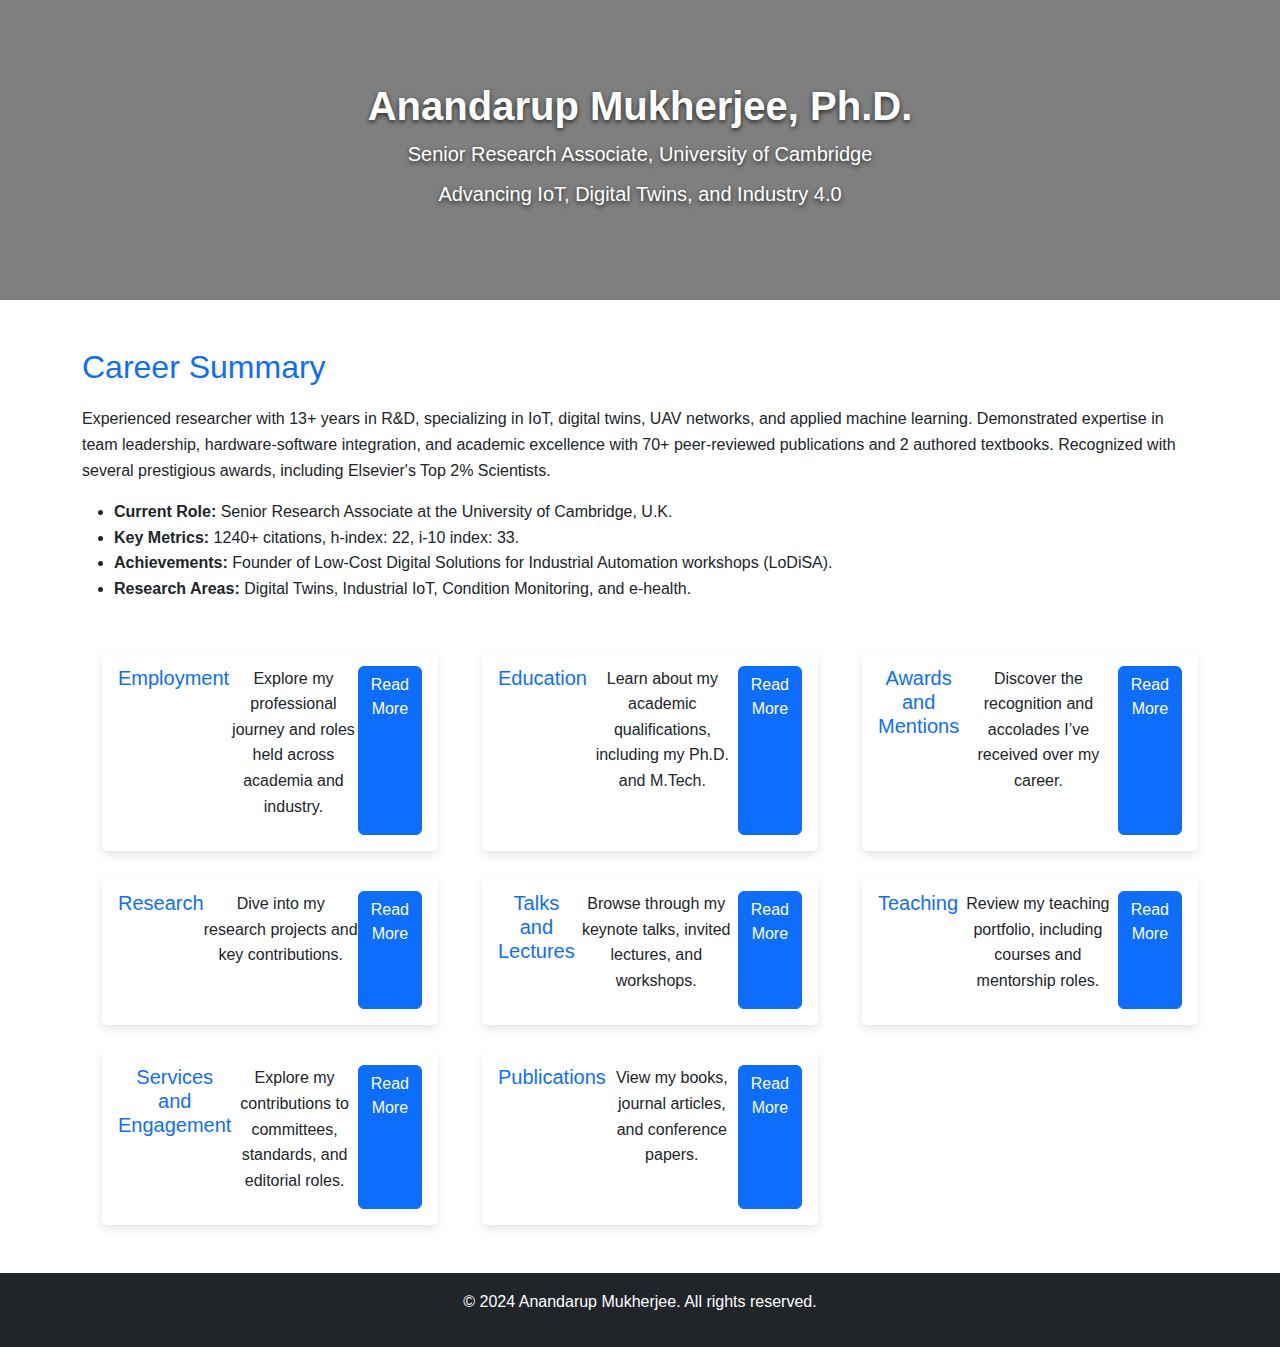
==== index.html @ 121df2f0 "Add files via upload" ====
<!DOCTYPE html>
<html lang="en">
<head>
  <meta charset="UTF-8">
  <meta name="viewport" content="width=device-width, initial-scale=1.0">
  <meta name="description" content="Anandarup Mukherjee - Academic CV">
  <title>Anandarup Mukherjee - Academic CV</title>
  <!-- Bootstrap CSS -->
  <link rel="stylesheet" href="https://cdn.jsdelivr.net/npm/bootstrap@5.3.0/dist/css/bootstrap.min.css">
  <link rel="stylesheet" href="styles.css">
</head>
<body>
<!--
  <header class="bg-primary text-white text-center py-5">
    <h1>Anandarup Mukherjee, Ph.D.</h1>
    <p>Senior Research Associate, University of Cambridge</p>
    <p>Advancing IoT, Digital Twins, and Industry 4.0</p>
  </header>
-->
    
<header class="video-header text-white text-center py-5">
  <video autoplay muted loop class="background-video">
    <source src="animations/bg.mp4" type="video/mp4">
    Your browser does not support the video tag.
  </video>
  <div class="overlay"></div>
  <div class="header-content">
    <h1>Anandarup Mukherjee, Ph.D.</h1>
    <p>Senior Research Associate, University of Cambridge</p>
    <p>Advancing IoT, Digital Twins, and Industry 4.0</p>
  </div>
</header>
    

  <main class="container my-5">
    <!-- Career Summary Section -->
    <section id="career-summary" class="mb-5">
      <h2 class="text-primary">Career Summary</h2>
      <p>
        Experienced researcher with 13+ years in R&D, specializing in IoT, digital twins, UAV networks, and applied machine learning. 
        Demonstrated expertise in team leadership, hardware-software integration, and academic excellence with 70+ peer-reviewed 
        publications and 2 authored textbooks. Recognized with several prestigious awards, including Elsevier's Top 2% Scientists.
      </p>
      <ul>
        <li><strong>Current Role:</strong> Senior Research Associate at the University of Cambridge, U.K.</li>
        <li><strong>Key Metrics:</strong> 1240+ citations, h-index: 22, i-10 index: 33.</li>
        <li><strong>Achievements:</strong> Founder of Low-Cost Digital Solutions for Industrial Automation workshops (LoDiSA).</li>
        <li><strong>Research Areas:</strong> Digital Twins, Industrial IoT, Condition Monitoring, and e-health.</li>
      </ul>
    </section>

    <!-- Section Cards -->
    <div class="row row-cols-1 row-cols-md-2 row-cols-lg-3 g-4">
      <!-- Employment Card -->
      <div class="col">
        <div class="card h-100">
          <div class="card-body text-center">
            <h5 class="card-title text-primary">Employment</h5>
            <p class="card-text">Explore my professional journey and roles held across academia and industry.</p>
            <a href="employment.html" class="btn btn-primary">Read More</a>
          </div>
        </div>
      </div>

      <!-- Education Card -->
      <div class="col">
        <div class="card h-100">
          <div class="card-body text-center">
            <h5 class="card-title text-primary">Education</h5>
            <p class="card-text">Learn about my academic qualifications, including my Ph.D. and M.Tech.</p>
            <a href="education.html" class="btn btn-primary">Read More</a>
          </div>
        </div>
      </div>

      <!-- Awards and Mentions Card -->
      <div class="col">
        <div class="card h-100">
          <div class="card-body text-center">
            <h5 class="card-title text-primary">Awards and Mentions</h5>
            <p class="card-text">Discover the recognition and accolades I’ve received over my career.</p>
            <a href="awards.html" class="btn btn-primary">Read More</a>
          </div>
        </div>
      </div>

      <!-- Research Card -->
      <div class="col">
        <div class="card h-100">
          <div class="card-body text-center">
            <h5 class="card-title text-primary">Research</h5>
            <p class="card-text">Dive into my research projects and key contributions.</p>
            <a href="research.html" class="btn btn-primary">Read More</a>
          </div>
        </div>
      </div>

      <!-- Talks and Lectures Card -->
      <div class="col">
        <div class="card h-100">
          <div class="card-body text-center">
            <h5 class="card-title text-primary">Talks and Lectures</h5>
            <p class="card-text">Browse through my keynote talks, invited lectures, and workshops.</p>
            <a href="talks.html" class="btn btn-primary">Read More</a>
          </div>
        </div>
      </div>

      <!-- Teaching Card -->
      <div class="col">
        <div class="card h-100">
          <div class="card-body text-center">
            <h5 class="card-title text-primary">Teaching</h5>
            <p class="card-text">Review my teaching portfolio, including courses and mentorship roles.</p>
            <a href="teaching.html" class="btn btn-primary">Read More</a>
          </div>
        </div>
      </div>

      <!-- Services and Engagement Card -->
      <div class="col">
        <div class="card h-100">
          <div class="card-body text-center">
            <h5 class="card-title text-primary">Services and Engagement</h5>
            <p class="card-text">Explore my contributions to committees, standards, and editorial roles.</p>
            <a href="services.html" class="btn btn-primary">Read More</a>
          </div>
        </div>
      </div>

      <!-- Publications Card -->
      <div class="col">
        <div class="card h-100">
          <div class="card-body text-center">
            <h5 class="card-title text-primary">Publications</h5>
            <p class="card-text">View my books, journal articles, and conference papers.</p>
            <a href="publications.html" class="btn btn-primary">Read More</a>
          </div>
        </div>
      </div>
    </div>
  </main>

  <footer class="bg-dark text-white text-center py-3">
    <p>&copy; 2024 Anandarup Mukherjee. All rights reserved.</p>
  </footer>

  <!-- Bootstrap JS -->
  <script src="https://cdn.jsdelivr.net/npm/bootstrap@5.3.0/dist/js/bootstrap.bundle.min.js"></script>
</body>
</html>
---- styles.css ----
body {
  font-family: Arial, sans-serif;
  line-height: 1.6;
}

h2 {
  margin-bottom: 20px;
}

.card {
  box-shadow: 0 4px 8px rgba(0, 0, 0, 0.1);
  border: none;
  transition: transform 0.3s ease;
}

.card:hover {
  transform: translateY(-10px);
}

footer {
  margin-top: 20px;
}

.timeline {
  border-left: 3px solid #007bff;
  padding-left: 20px;
  margin-top: 20px;
}

.timeline-item {
  margin-bottom: 20px;
  position: relative;
}

.timeline-item::before {
  content: '';
  position: absolute;
  left: -10px;
  top: 0;
  width: 10px;
  height: 10px;
  background-color: #007bff;
  border-radius: 50%;
}

.card {
  border: none;
  box-shadow: 0 4px 8px rgba(0, 0, 0, 0.1);
  transition: transform 0.3s ease, box-shadow 0.3s ease;
}

.card:hover {
  transform: translateY(-5px);
  box-shadow: 0 6px 12px rgba(0, 0, 0, 0.15);
}

.card-title {
  font-size: 1.25rem;
}

.timeline {
  position: relative;
  border-left: 3px solid #007bff;
  margin: 20px 0;
  padding-left: 20px;
}

.timeline-item {
  margin-bottom: 30px;
  position: relative;
}

.timeline-item::before {
  content: '';
  position: absolute;
  left: -11px;
  top: 0;
  width: 20px;
  height: 20px;
  background-color: #007bff;
  border-radius: 50%;
}

.card {
  margin-left: 20px;
}

@media (max-width: 768px) {
  .timeline {
    border-left: none;
    padding-left: 0;
  }

  .timeline-item {
    margin-left: 0;
  }

  .timeline-item::before {
    display: none;
  }

  .card {
    margin: 0;
  }
}



.video-header {
  position: relative;
  overflow: hidden;
  height: 300px; /* Adjust as needed */
  display: flex;
  align-items: center;
  justify-content: center;
  color: white;
  text-align: center;
}

.background-video {
  position: absolute;
  top: 0;
  left: 0;
  width: 100%;
  height: 100%;
  object-fit: cover;
  z-index: -1; /* Ensures the video stays in the background */
}

.overlay {
  position: absolute;
  top: 0;
  left: 0;
  width: 100%;
  height: 100%;
  background: rgba(0, 0, 0, 0.5); /* Semi-transparent dark overlay */
  z-index: 0;
}

.header-content {
  position: relative;
  z-index: 1;
  text-shadow: 0 2px 5px rgba(0, 0, 0, 0.7); /* Adds a subtle shadow to the text */
  padding: 1rem;
}

.header-content h1 {
  font-size: 2.5rem;
  font-weight: bold;
}

.header-content p {
  font-size: 1.25rem;
  margin: 0.5rem 0;
}



.icon {
  width: 100px;  /* Adjust icon width as needed */
  height: 100px; /* Adjust icon height as needed */
  object-fit: contain; /* Ensures images maintain their aspect ratio */
}

.card-body {
  display: flex;
}

.me-3 {
  margin-right: 1rem; /* Bootstrap spacing for icon and text */
}
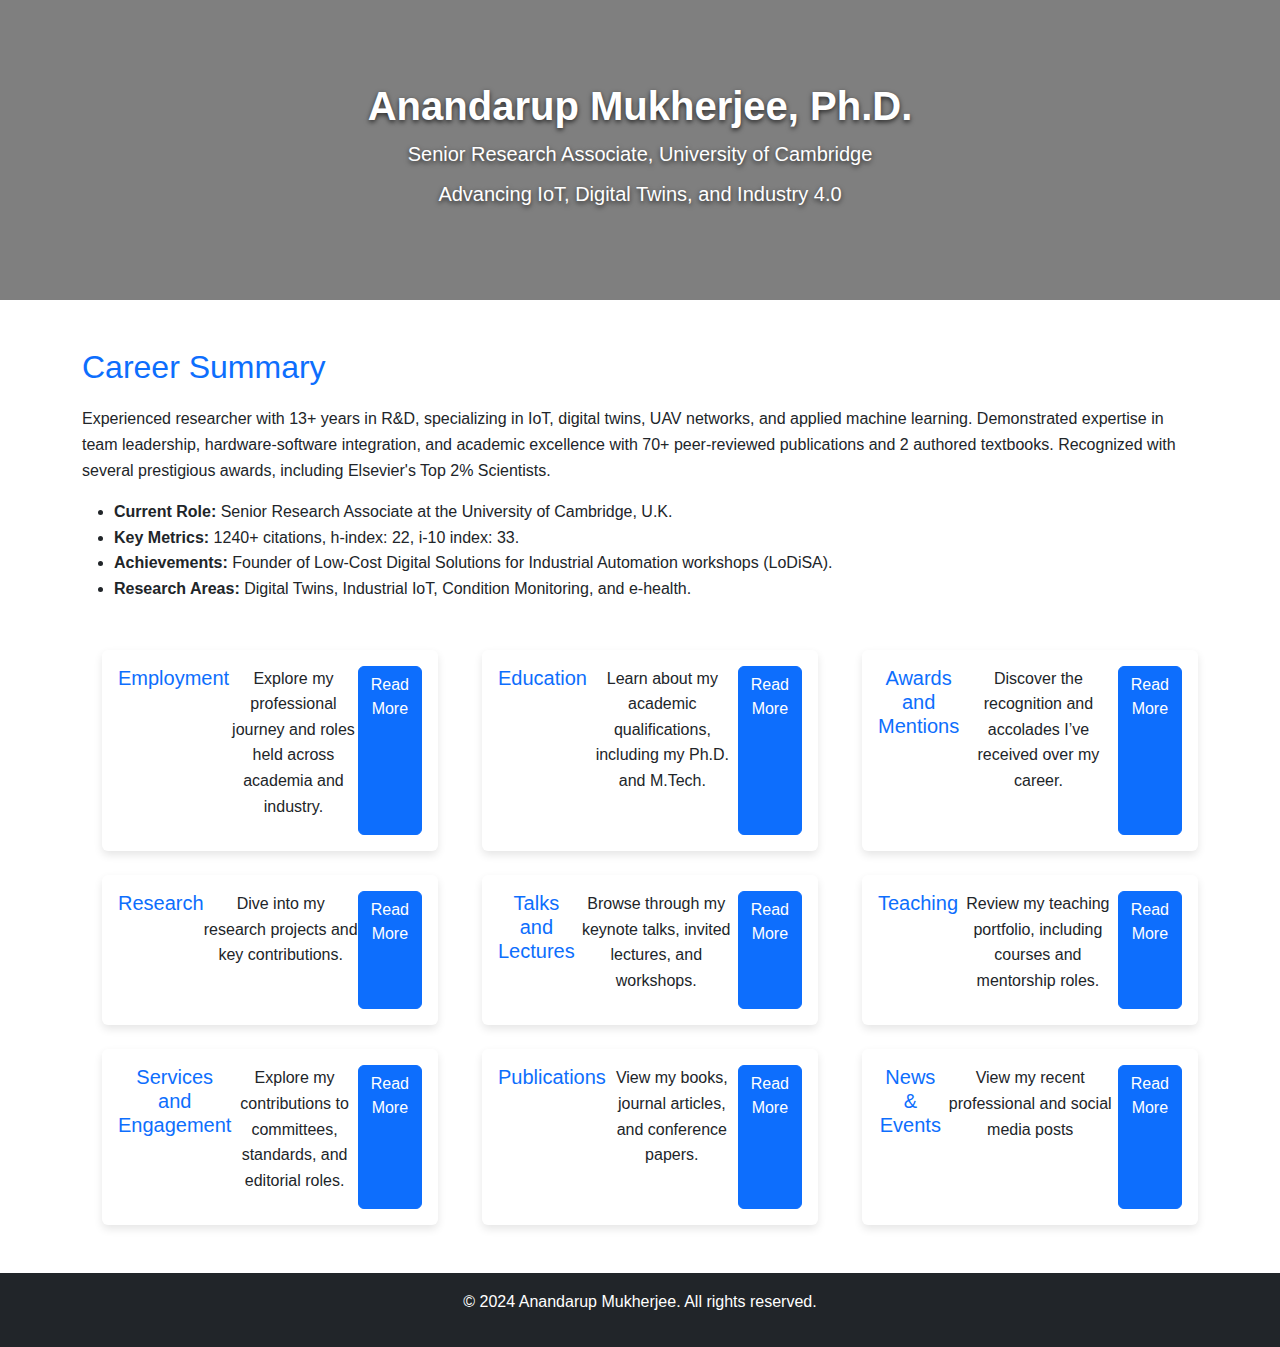
==== commit 3cc5f1bc: "social media feed" ====
--- a/index.html
+++ b/index.html
@@ -138,8 +138,22 @@
           </div>
         </div>
       </div>
-    </div>
+      
+      
+      <!-- Events Card -->
+      <div class="col">
+        <div class="card h-100">
+          <div class="card-body text-center">
+            <h5 class="card-title text-primary">News & Events</h5>
+            <p class="card-text">View my recent professional and social media posts</p>
+            <a href="events.html" class="btn btn-primary">Read More</a>
+          </div>
+        </div>
+      </div>
+      
+      </div>
   </main>
+    
 
   <footer class="bg-dark text-white text-center py-3">
     <p>&copy; 2024 Anandarup Mukherjee. All rights reserved.</p>
--- a/styles.css
+++ b/styles.css
@@ -21,6 +21,7 @@
   margin-top: 20px;
 }
 
+/*
 .timeline {
   border-left: 3px solid #007bff;
   padding-left: 20px;
@@ -42,6 +43,7 @@
   background-color: #007bff;
   border-radius: 50%;
 }
+*/
 
 .card {
   border: none;
@@ -58,6 +60,7 @@
   font-size: 1.25rem;
 }
 
+/*
 .timeline {
   position: relative;
   border-left: 3px solid #007bff;
@@ -80,6 +83,7 @@
   background-color: #007bff;
   border-radius: 50%;
 }
+*/
 
 .card {
   margin-left: 20px;
@@ -170,4 +174,109 @@
   margin-right: 1rem; /* Bootstrap spacing for icon and text */
 }
 
-
+/* Pastel Colors for Cards */
+.pastel-blue {
+  background-color: #dbeafe; /* Light pastel blue */
+}
+
+.pastel-green {
+  background-color: #defaf0; /* Light pastel green */
+}
+
+.pastel-yellow {
+  background-color: #fef9c3; /* Light pastel yellow */
+}
+
+
+
+
+/* Glassy Rectangular Button with Pastel Blue Tinge */
+.btn-read-more {
+  width: auto;
+  padding: 6px 12px;
+  background: rgba(173, 216, 230, 0.6); /* Light pastel blue with transparency */
+  border: 1px solid rgba(173, 216, 230, 0.8);
+  border-radius: 6px; /* Slightly rounded corners */
+  color: #007bff; /* Blue text */
+  font-size: 0.9rem;
+  font-weight: bold;
+  backdrop-filter: blur(5px); /* Glassy effect */
+  box-shadow: 0 2px 4px rgba(0, 0, 0, 0.1);
+  text-align: center;
+  transition: background-color 0.3s ease, box-shadow 0.3s ease;
+}
+
+.btn-read-more:hover {
+  background: rgba(173, 216, 230, 0.8); /* Darker pastel blue on hover */
+  box-shadow: 0 4px 8px rgba(0, 0, 0, 0.15);
+  color: #0056b3; /* Darker blue text on hover */
+  text-decoration: none;
+}
+
+.btn-read-more i {
+  font-size: 1rem;
+  margin-left: 5px;
+}
+
+
+
+
+
+/* Updated Timeline Styling */
+.timeline {
+  position: relative;
+  padding-left: 20px;
+  margin: 0;
+  margin-top: 20px;
+  /* Removed border-left here */
+}
+
+.timeline-item {
+  position: relative;
+  margin-bottom: 50px; /* Space between timeline items */
+}
+
+.timeline-item::before {
+  content: '';
+  position: absolute;
+  left: -10px; /* Align to the left */
+  top: 0;
+  width: 20px;
+  height: 20px;
+  background: rgba(199, 0, 57, 0.9); /* Glassy pastel red */
+  border: 3px solid #000; /* Black border */
+  box-shadow: inset 0 0 8px rgba(0, 0, 0, 0.4), 0 2px 4px rgba(0, 0, 0, 0.2); /* Glassy effect */
+  border-radius: 50%;
+  z-index: 2;
+}
+
+.timeline-item::after {
+  content: '';
+  position: absolute;
+  left: 0; /* Align the dashed line to the left */
+  top: 20px;
+  height: calc(100% + 30px);
+  width: 2px;
+  border-left: 2px dashed #000; /* Pastel blue dashed line */
+  z-index: 1;
+}
+
+
+
+.timeline-item-content {
+  margin-left: 40px; /* Offset content to the right of the line */
+  margin-top: 10px;
+  color: #ffffff;
+}
+
+/* Align Timeline Items Correctly */
+.timeline-item:last-child::after {
+  display: none; /* Remove line for the last item */
+}
+
+/* Timeline spacing */
+.timeline-item {
+  margin-bottom: 20px;
+}
+
+
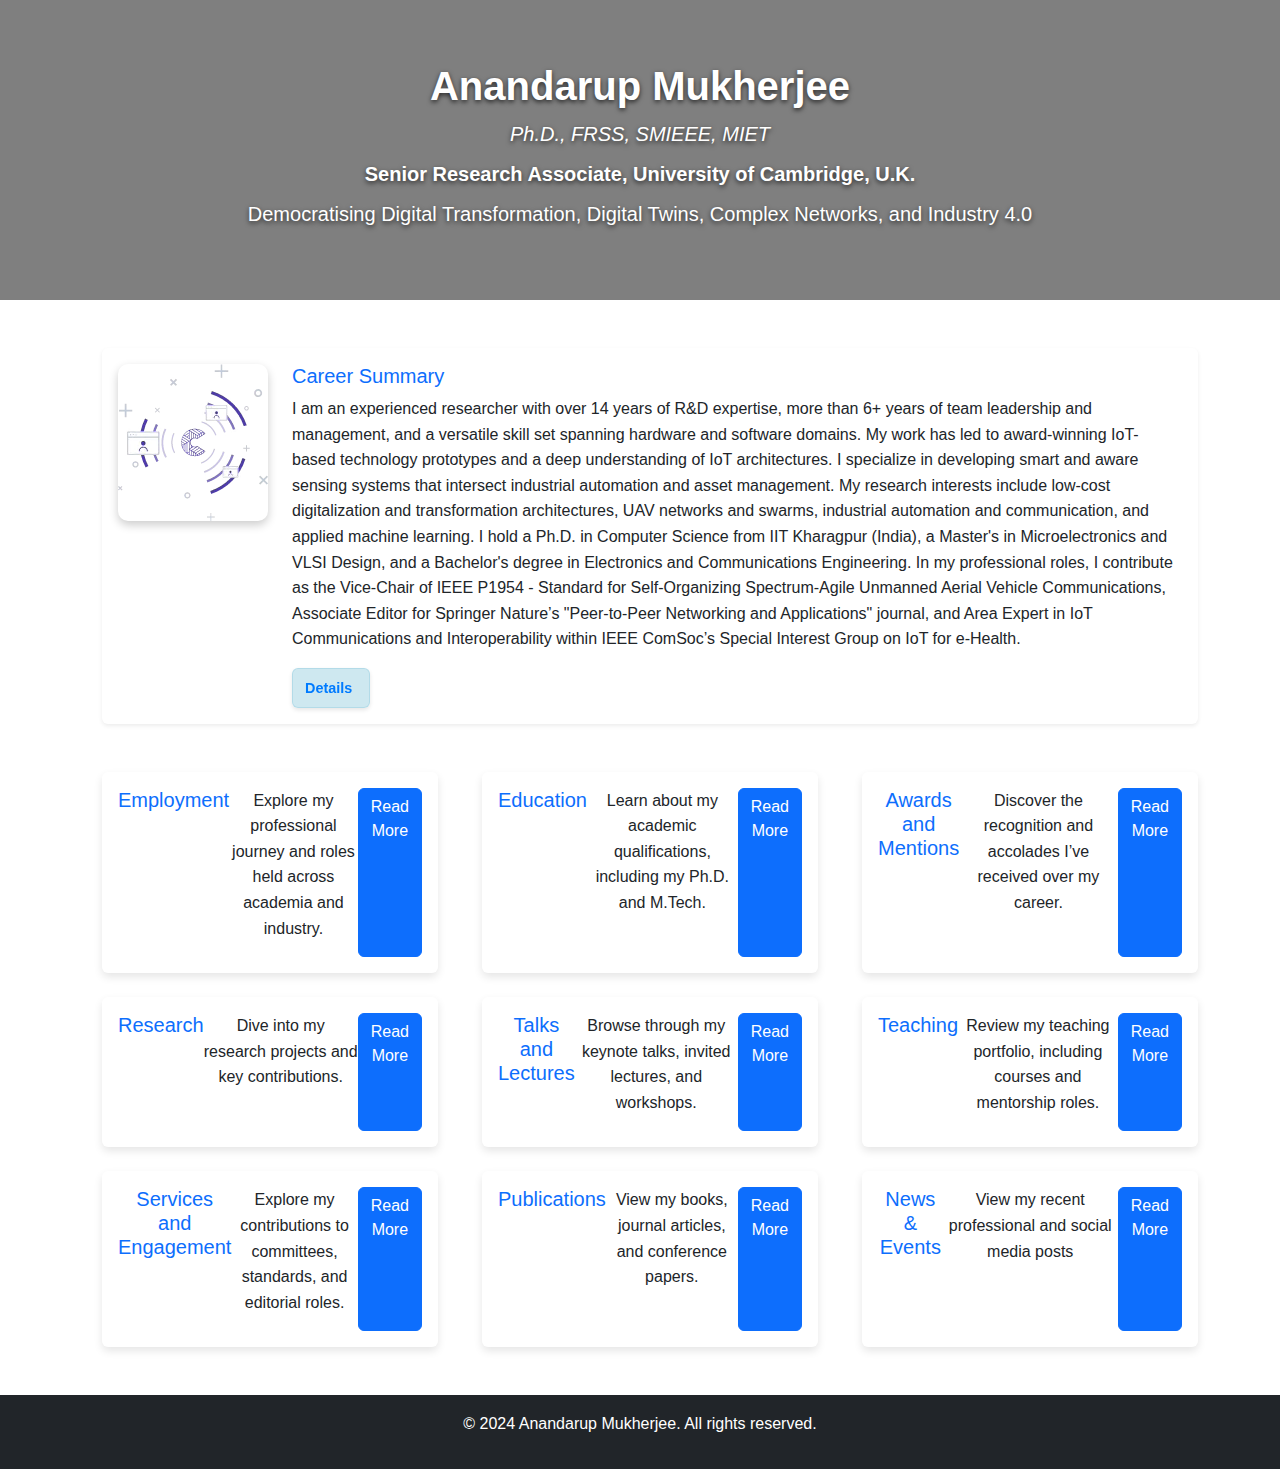
==== commit b61a7a00: "career summary" ====
--- a/index.html
+++ b/index.html
@@ -25,29 +25,59 @@
   </video>
   <div class="overlay"></div>
   <div class="header-content">
-    <h1>Anandarup Mukherjee, Ph.D.</h1>
-    <p>Senior Research Associate, University of Cambridge</p>
-    <p>Advancing IoT, Digital Twins, and Industry 4.0</p>
+    <h1>Anandarup Mukherjee</h1>
+    <p><i>Ph.D., FRSS, SMIEEE, MIET</i></p>
+    <p><b>Senior Research Associate, University of Cambridge, U.K.</b></p>
+    <p>Democratising Digital Transformation, Digital Twins, Complex Networks, and Industry 4.0</p>
   </div>
 </header>
     
 
-  <main class="container my-5">
-    <!-- Career Summary Section -->
-    <section id="career-summary" class="mb-5">
-      <h2 class="text-primary">Career Summary</h2>
-      <p>
-        Experienced researcher with 13+ years in R&D, specializing in IoT, digital twins, UAV networks, and applied machine learning. 
-        Demonstrated expertise in team leadership, hardware-software integration, and academic excellence with 70+ peer-reviewed 
-        publications and 2 authored textbooks. Recognized with several prestigious awards, including Elsevier's Top 2% Scientists.
-      </p>
-      <ul>
-        <li><strong>Current Role:</strong> Senior Research Associate at the University of Cambridge, U.K.</li>
-        <li><strong>Key Metrics:</strong> 1240+ citations, h-index: 22, i-10 index: 33.</li>
-        <li><strong>Achievements:</strong> Founder of Low-Cost Digital Solutions for Industrial Automation workshops (LoDiSA).</li>
-        <li><strong>Research Areas:</strong> Digital Twins, Industrial IoT, Condition Monitoring, and e-health.</li>
-      </ul>
-    </section>
+<main class="container my-5">
+  <!-- Career Summary Section -->
+  <section id="career-summary" class="mb-5">
+    <div class="card shadow-sm position-relative">
+      <div class="card-body d-flex align-items-start">
+        <!-- Video Section -->
+        <video autoplay loop muted playsinline class="video-left me-4">
+          <source src="logos/MainScene.webm" type="video/webm">
+          Your browser does not support the video tag.
+        </video>
+
+        <!-- Text Section -->
+        <div>
+          <h5 class="card-title text-primary">Career Summary</h5>
+          <p>
+            I am an experienced researcher with over 14 years of R&D expertise, more than 6+ years of team leadership and management, and a versatile skill set spanning hardware and software domains. My work has led to award-winning IoT-based technology prototypes and a deep understanding of IoT architectures. I specialize in developing smart and aware sensing systems that intersect industrial automation and asset management. My research interests include low-cost digitalization and transformation architectures, UAV networks and swarms, industrial automation and communication, and applied machine learning.
+
+           I hold a Ph.D. in Computer Science from IIT Kharagpur (India), a Master's in Microelectronics and VLSI Design, and a Bachelor's degree in Electronics and Communications Engineering.
+
+            In my professional roles, I contribute as the Vice-Chair of IEEE P1954 - Standard for Self-Organizing Spectrum-Agile Unmanned Aerial Vehicle Communications, Associate Editor for Springer Nature’s "Peer-to-Peer Networking and Applications" journal, and Area Expert in IoT Communications and Interoperability within IEEE ComSoc’s Special Interest Group on IoT for e-Health. 
+          </p>
+
+          <div class="d-flex justify-content-start align-items-center">
+            <button class="btn-read-more me-auto" type="button" data-bs-toggle="collapse" 
+                    data-bs-target="#details-career-summary" aria-expanded="false" aria-controls="details-career-summary">
+              <span>Details</span>
+              <i class="fa-solid fa-chevron-down"></i>
+            </button>
+          </div>
+
+          <div class="collapse mt-3" id="details-career-summary">
+            <div class="p-3 border rounded bg-light">
+              <ul>
+                <li><strong>Current Role:</strong> Senior Research Associate, Institute for Manufacturing (IfM), Department of Engineering, University of Cambridge, U.K.</li>
+                <li><strong>Key Metrics:</strong> 1300+ citations, h-index: 22, i-10 index: 33.</li>
+                <li><strong>Achievements:</strong> Founding Organizing Chair of Low-Cost Digital Solutions for Industrial Automation (LoDiSA 23 & 24) workshops - a pioneering global scientific forum for formalizing research on low-cost technologies.</li>
+                <li><strong>Research Areas:</strong> Digital Twins, Complex Networks and Systems, Interoperability, Industrial IoT, Condition Monitoring, Prognostics, e-health, UAV Networks, Low-cost Sensing, Machine Learning</li>
+              </ul>
+            </div>
+          </div>
+        </div>
+      </div>
+    </div>
+  </section>
+
 
     <!-- Section Cards -->
     <div class="row row-cols-1 row-cols-md-2 row-cols-lg-3 g-4">
--- a/styles.css
+++ b/styles.css
@@ -21,29 +21,7 @@
   margin-top: 20px;
 }
 
-/*
-.timeline {
-  border-left: 3px solid #007bff;
-  padding-left: 20px;
-  margin-top: 20px;
-}
-
-.timeline-item {
-  margin-bottom: 20px;
-  position: relative;
-}
-
-.timeline-item::before {
-  content: '';
-  position: absolute;
-  left: -10px;
-  top: 0;
-  width: 10px;
-  height: 10px;
-  background-color: #007bff;
-  border-radius: 50%;
-}
-*/
+
 
 .card {
   border: none;
@@ -60,30 +38,7 @@
   font-size: 1.25rem;
 }
 
-/*
-.timeline {
-  position: relative;
-  border-left: 3px solid #007bff;
-  margin: 20px 0;
-  padding-left: 20px;
-}
-
-.timeline-item {
-  margin-bottom: 30px;
-  position: relative;
-}
-
-.timeline-item::before {
-  content: '';
-  position: absolute;
-  left: -11px;
-  top: 0;
-  width: 20px;
-  height: 20px;
-  background-color: #007bff;
-  border-radius: 50%;
-}
-*/
+
 
 .card {
   margin-left: 20px;
@@ -130,6 +85,7 @@
   object-fit: cover;
   z-index: -1; /* Ensures the video stays in the background */
 }
+
 
 .overlay {
   position: absolute;
@@ -280,3 +236,11 @@
 }
 
 
+/* Video Styling */
+.video-left {
+  width: 200px; /* Adjust to desired size */
+  height: auto;
+  border-radius: 10px; /* Optional: rounded corners */
+  box-shadow: 0 4px 10px rgba(0, 0, 0, 0.2); /* Optional: shadow for aesthetics */
+  object-fit: cover; /* Ensure proper scaling */
+}
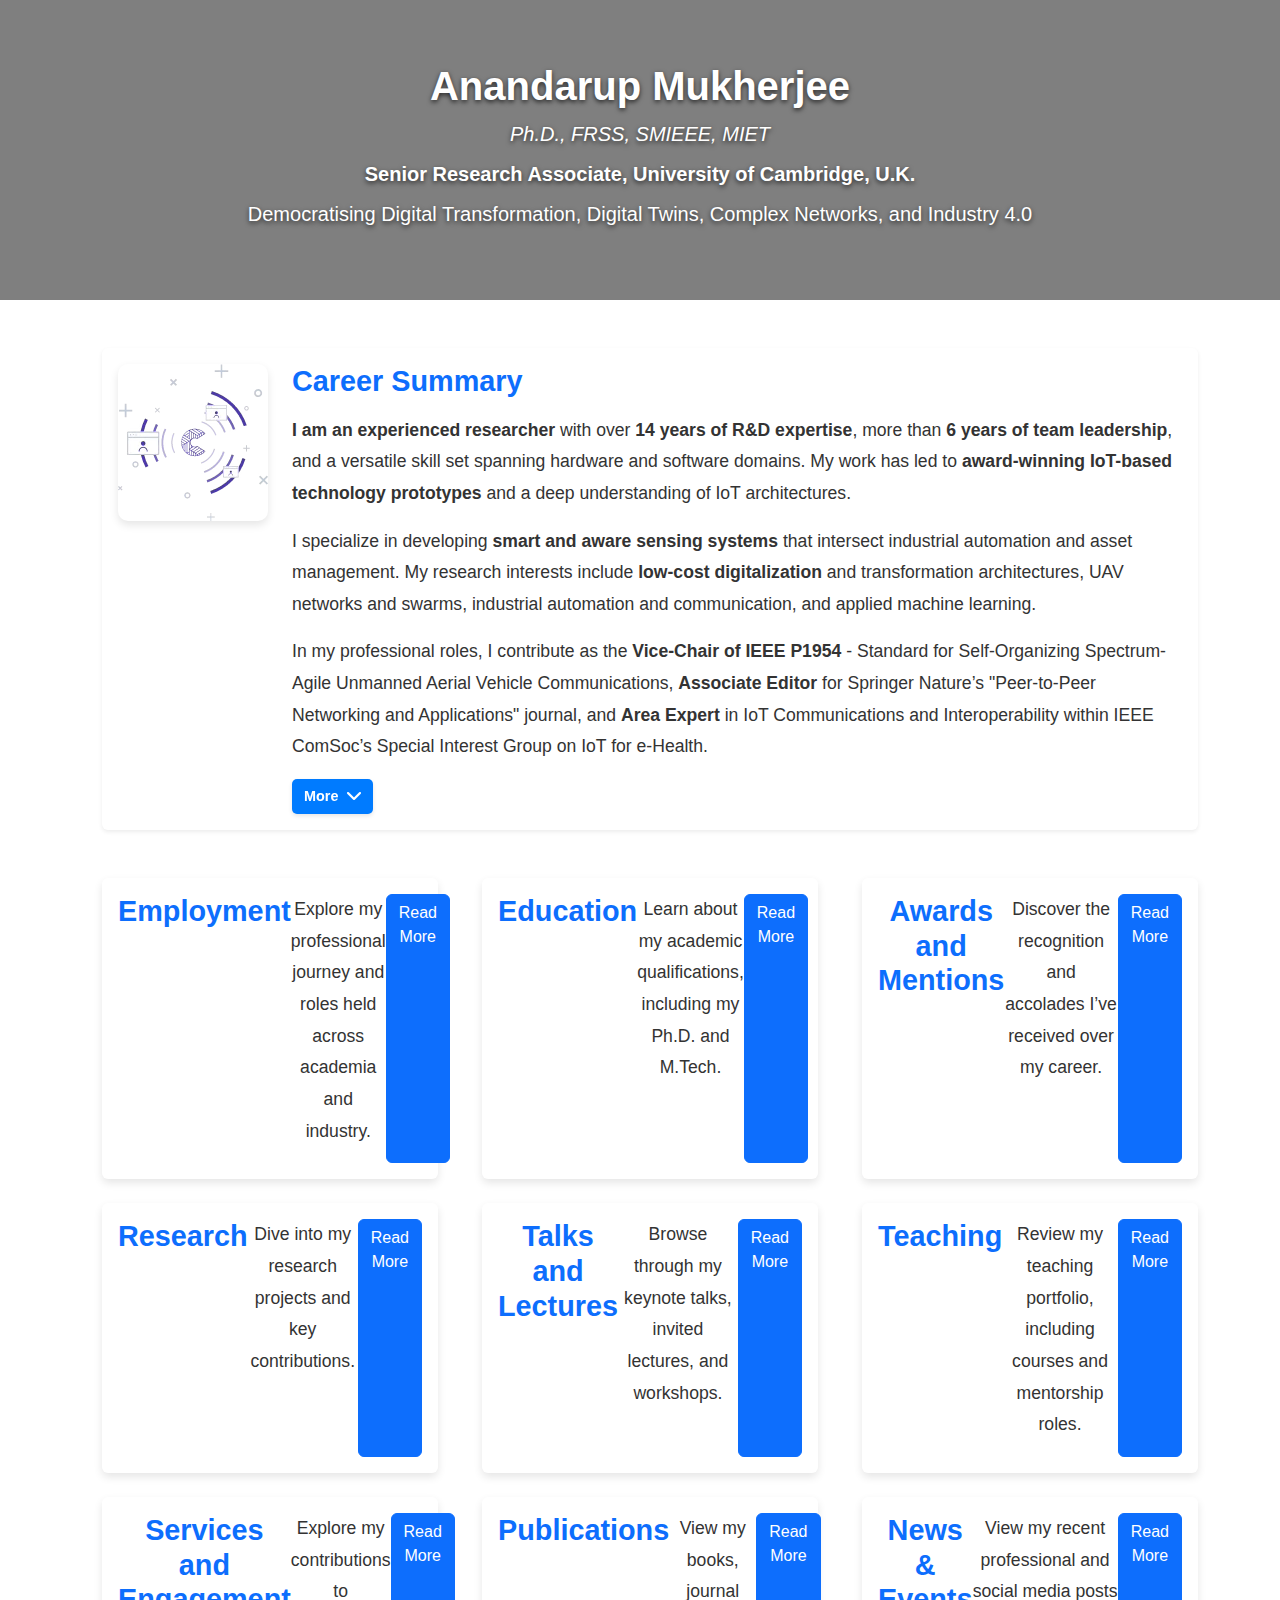
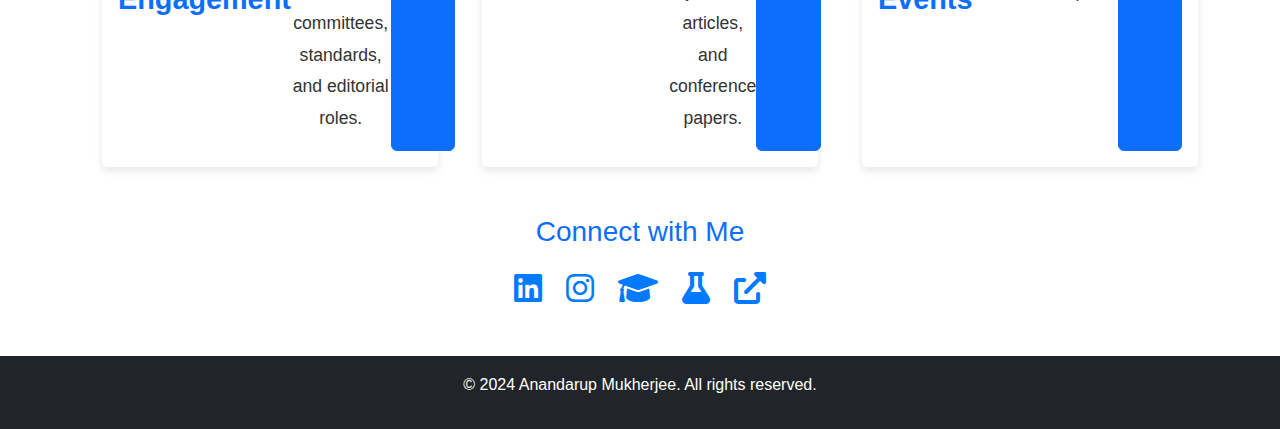
==== commit 1192dfb2: "new pages" ====
--- a/index.html
+++ b/index.html
@@ -7,6 +7,7 @@
   <title>Anandarup Mukherjee - Academic CV</title>
   <!-- Bootstrap CSS -->
   <link rel="stylesheet" href="https://cdn.jsdelivr.net/npm/bootstrap@5.3.0/dist/css/bootstrap.min.css">
+  <link href="https://cdnjs.cloudflare.com/ajax/libs/font-awesome/6.0.0-beta3/css/all.min.css" rel="stylesheet">
   <link rel="stylesheet" href="styles.css">
 </head>
 <body>
@@ -35,48 +36,51 @@
 
 <main class="container my-5">
   <!-- Career Summary Section -->
-  <section id="career-summary" class="mb-5">
-    <div class="card shadow-sm position-relative">
-      <div class="card-body d-flex align-items-start">
-        <!-- Video Section -->
-        <video autoplay loop muted playsinline class="video-left me-4">
-          <source src="logos/MainScene.webm" type="video/webm">
-          Your browser does not support the video tag.
-        </video>
-
-        <!-- Text Section -->
-        <div>
-          <h5 class="card-title text-primary">Career Summary</h5>
-          <p>
-            I am an experienced researcher with over 14 years of R&D expertise, more than 6+ years of team leadership and management, and a versatile skill set spanning hardware and software domains. My work has led to award-winning IoT-based technology prototypes and a deep understanding of IoT architectures. I specialize in developing smart and aware sensing systems that intersect industrial automation and asset management. My research interests include low-cost digitalization and transformation architectures, UAV networks and swarms, industrial automation and communication, and applied machine learning.
-
-           I hold a Ph.D. in Computer Science from IIT Kharagpur (India), a Master's in Microelectronics and VLSI Design, and a Bachelor's degree in Electronics and Communications Engineering.
-
-            In my professional roles, I contribute as the Vice-Chair of IEEE P1954 - Standard for Self-Organizing Spectrum-Agile Unmanned Aerial Vehicle Communications, Associate Editor for Springer Nature’s "Peer-to-Peer Networking and Applications" journal, and Area Expert in IoT Communications and Interoperability within IEEE ComSoc’s Special Interest Group on IoT for e-Health. 
-          </p>
-
-          <div class="d-flex justify-content-start align-items-center">
-            <button class="btn-read-more me-auto" type="button" data-bs-toggle="collapse" 
-                    data-bs-target="#details-career-summary" aria-expanded="false" aria-controls="details-career-summary">
-              <span>Details</span>
-              <i class="fa-solid fa-chevron-down"></i>
-            </button>
-          </div>
-
-          <div class="collapse mt-3" id="details-career-summary">
-            <div class="p-3 border rounded bg-light">
-              <ul>
-                <li><strong>Current Role:</strong> Senior Research Associate, Institute for Manufacturing (IfM), Department of Engineering, University of Cambridge, U.K.</li>
-                <li><strong>Key Metrics:</strong> 1300+ citations, h-index: 22, i-10 index: 33.</li>
-                <li><strong>Achievements:</strong> Founding Organizing Chair of Low-Cost Digital Solutions for Industrial Automation (LoDiSA 23 & 24) workshops - a pioneering global scientific forum for formalizing research on low-cost technologies.</li>
-                <li><strong>Research Areas:</strong> Digital Twins, Complex Networks and Systems, Interoperability, Industrial IoT, Condition Monitoring, Prognostics, e-health, UAV Networks, Low-cost Sensing, Machine Learning</li>
-              </ul>
-            </div>
+<section id="career-summary" class="mb-5">
+  <div class="card shadow-sm position-relative">
+    <div class="card-body d-flex align-items-start">
+      <!-- Video Section -->
+      <video autoplay loop muted playsinline class="video-left me-4">
+        <source src="logos/MainScene.webm" type="video/webm">
+        Your browser does not support the video tag.
+      </video>
+
+      <!-- Text Section -->
+      <div>
+        <h5 class="card-title text-primary mb-3">Career Summary</h5>
+        <p class="mb-3">
+          <strong>I am an experienced researcher</strong> with over <strong>14 years of R&D expertise</strong>, more than <strong>6 years of team leadership</strong>, and a versatile skill set spanning hardware and software domains. My work has led to <strong>award-winning IoT-based technology prototypes</strong> and a deep understanding of IoT architectures.
+        </p>
+        <p class="mb-3">
+          I specialize in developing <strong>smart and aware sensing systems</strong> that intersect industrial automation and asset management. My research interests include <strong>low-cost digitalization</strong> and transformation architectures, UAV networks and swarms, industrial automation and communication, and applied machine learning.
+        </p>
+        <p class="mb-3">
+          In my professional roles, I contribute as the <strong>Vice-Chair of IEEE P1954</strong> - Standard for Self-Organizing Spectrum-Agile Unmanned Aerial Vehicle Communications, <strong>Associate Editor</strong> for Springer Nature’s "Peer-to-Peer Networking and Applications" journal, and <strong>Area Expert</strong> in IoT Communications and Interoperability within IEEE ComSoc’s Special Interest Group on IoT for e-Health.
+        </p>
+
+        <div class="d-flex justify-content-start align-items-center mt-3">
+          <button class="btn-read-more me-auto" type="button" data-bs-toggle="collapse" 
+                  data-bs-target="#details-career-summary" aria-expanded="false" aria-controls="details-career-summary">
+            <span>More</span>
+            <i class="fa-solid fa-chevron-down"></i>
+          </button>
+        </div>
+
+        <div class="collapse mt-3" id="details-career-summary">
+          <div class="p-3 border rounded bg-light">
+            <ul>
+              <li><strong>Current Role:</strong> Senior Research Associate, Institute for Manufacturing (IfM), Department of Engineering, University of Cambridge, U.K.</li>
+              <li><strong>Key Metrics:</strong> 1300+ citations, h-index: 22, i-10 index: 33.</li>
+              <li><strong>Achievements:</strong> Founding Organizing Chair of Low-Cost Digital Solutions for Industrial Automation (LoDiSA 23 & 24) workshops - a pioneering global scientific forum for formalizing research on low-cost technologies.</li>
+              <li><strong>Research Areas:</strong> Digital Twins, Complex Networks and Systems, Interoperability, Industrial IoT, Condition Monitoring, Prognostics, e-health, UAV Networks, Low-cost Sensing, Machine Learning.</li>
+            </ul>
           </div>
         </div>
       </div>
     </div>
-  </section>
+  </div>
+</section>
+
 
 
     <!-- Section Cards -->
@@ -182,6 +186,40 @@
       </div>
       
       </div>
+    
+    
+    <section id="social-media-connect" class="text-center my-5">
+      <h3 class="text-primary mb-4">Connect with Me</h3>
+      <div class="d-flex justify-content-center gap-4">
+        <!-- LinkedIn -->
+        <a href="https://www.linkedin.com/in/anandarupmukherjee/" target="_blank" class="social-link">
+          <i class="fab fa-linkedin fa-2x"></i>
+        </a>
+
+        <!-- Instagram -->
+        <a href="https://www.instagram.com/anandarup_m/" target="_blank" class="social-link">
+          <i class="fab fa-instagram fa-2x"></i>
+        </a>
+
+        <!-- Google Scholar -->
+        <a href="https://scholar.google.co.in/citations?user=M4lwDqYAAAAJ&hl=en" target="_blank" class="social-link">
+          <i class="fas fa-graduation-cap fa-2x"></i>
+        </a>
+
+        <!-- ResearchGate -->
+        <a href="https://www.researchgate.net/profile/Anandarup-Mukherjee" target="_blank" class="social-link">
+          <i class="fas fa-flask fa-2x"></i>
+        </a>
+
+        <!-- External Website -->
+        <a href="https://www.eng.cam.ac.uk/profiles/am2910" target="_blank" class="social-link">
+          <i class="fas fa-external-link-alt fa-2x"></i>
+        </a>
+      </div>
+    </section>
+
+    
+    
   </main>
     
 
--- a/styles.css
+++ b/styles.css
@@ -238,9 +238,58 @@
 
 /* Video Styling */
 .video-left {
-  width: 200px; /* Adjust to desired size */
+  width: 150px; /* Fixed size for alignment */
   height: auto;
-  border-radius: 10px; /* Optional: rounded corners */
-  box-shadow: 0 4px 10px rgba(0, 0, 0, 0.2); /* Optional: shadow for aesthetics */
-  object-fit: cover; /* Ensure proper scaling */
-}
+  border-radius: 10px;
+  box-shadow: 0 4px 8px rgba(0, 0, 0, 0.1);
+  object-fit: cover;
+}
+
+/* Typography */
+.card-title {
+  font-size: 1.8rem;
+  font-weight: bold;
+}
+
+.card-body p {
+  font-size: 1.1rem;
+  line-height: 1.8;
+  color: #333;
+}
+
+.card-body ul li {
+  font-size: 1rem;
+  margin-bottom: 10px;
+}
+
+/* Button Styling */
+.btn-read-more {
+  background-color: #007bff;
+  color: #fff;
+  border: none;
+  border-radius: 5px;
+  padding: 6px 12px;
+  font-size: 0.9rem;
+  transition: background-color 0.3s ease, transform 0.2s ease;
+}
+
+.btn-read-more:hover {
+  background-color: #0056b3;
+  transform: scale(1.05);
+}
+
+
+.social-link {
+  color: #007bff; /* Default color */
+  transition: color 0.3s ease, transform 0.2s ease;
+}
+
+.social-link:hover {
+  color: #0056b3; /* Hover color */
+  transform: scale(1.1); /* Slight zoom effect */
+}
+
+.social-link i {
+  font-size: 2rem; /* Icon size */
+}
+
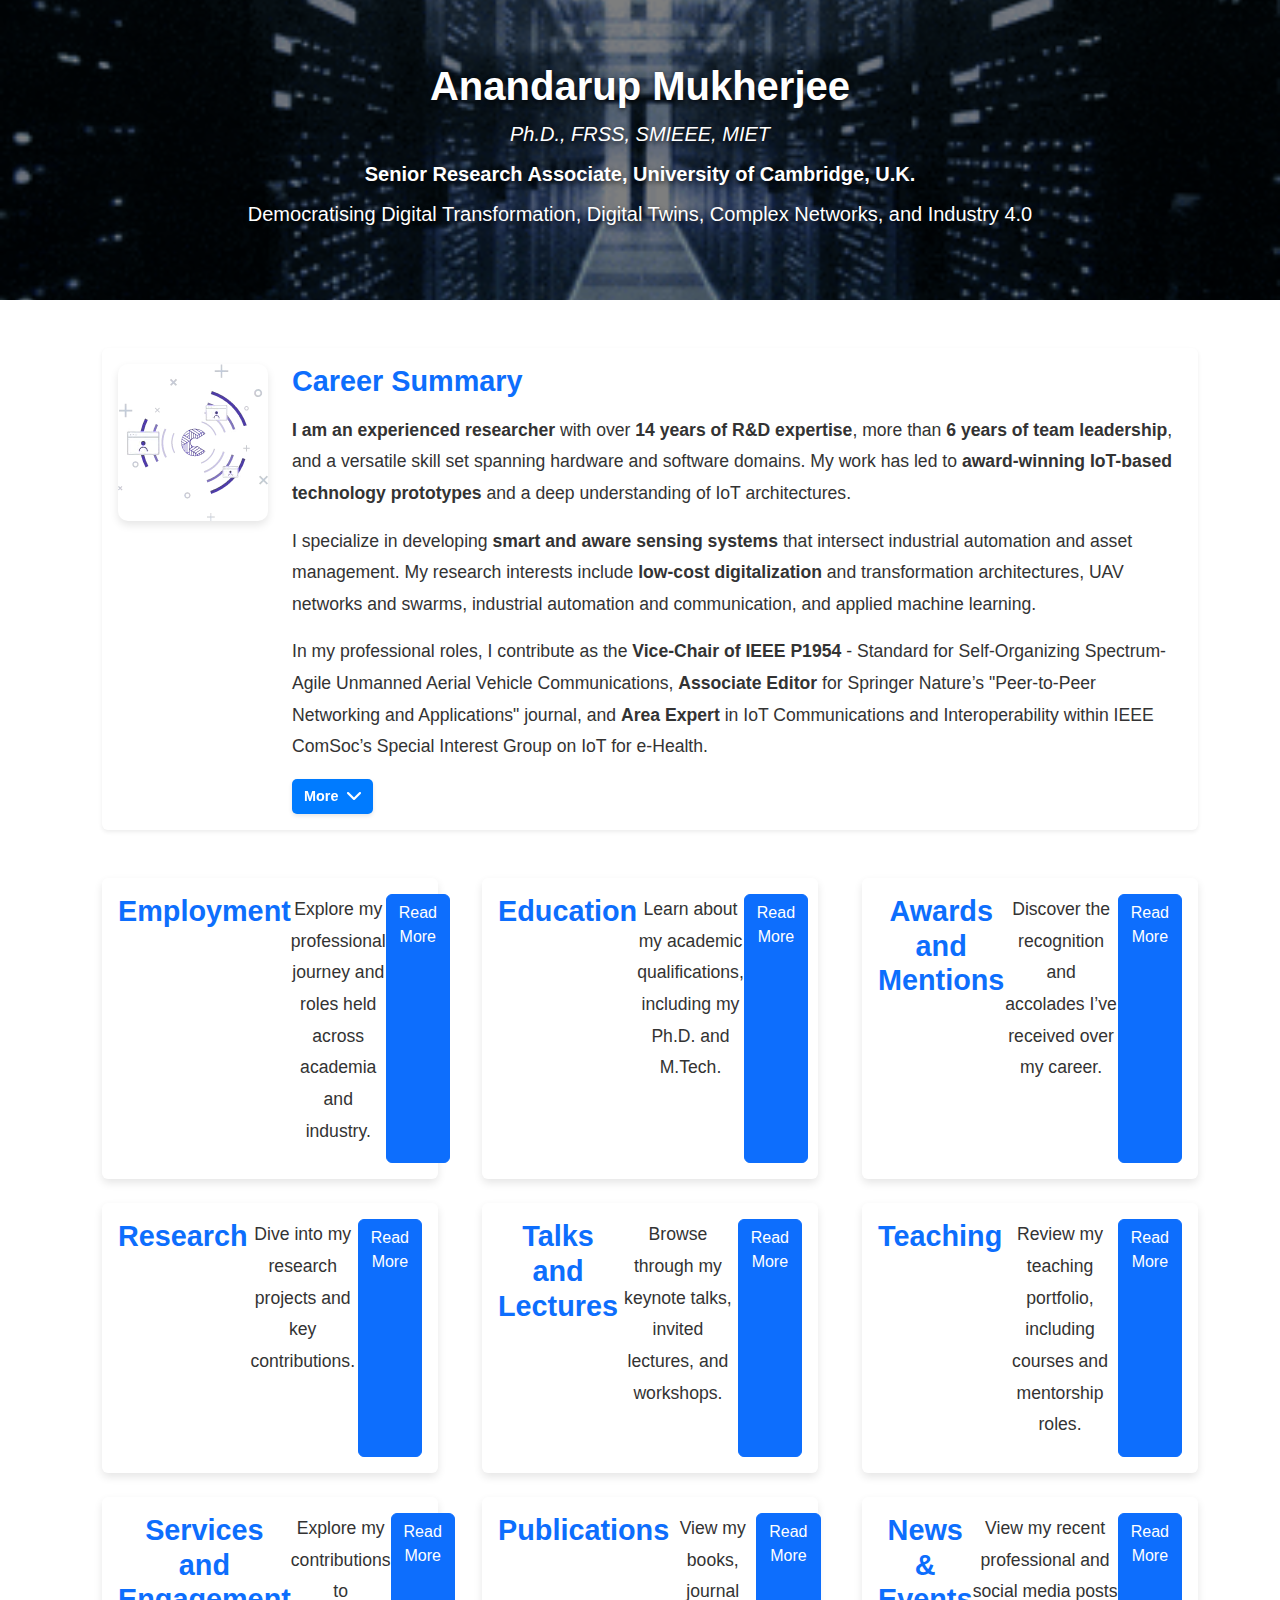
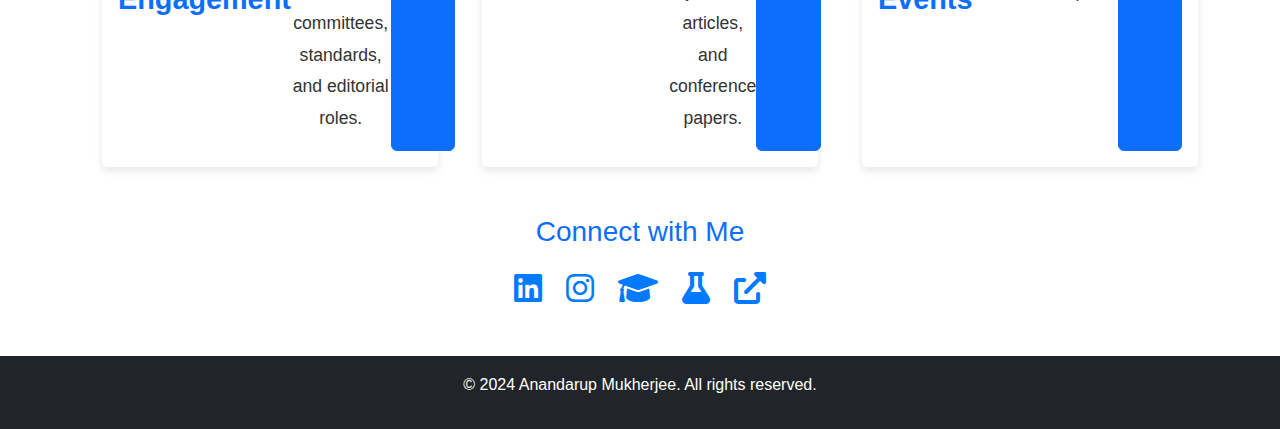
==== commit e4e5b0fc: "gif instead of mp4" ====
--- a/index.html
+++ b/index.html
@@ -20,10 +20,7 @@
 -->
     
 <header class="video-header text-white text-center py-5">
-  <video autoplay muted loop class="background-video">
-    <source src="animations/bg.mp4" type="video/mp4">
-    Your browser does not support the video tag.
-  </video>
+  <img src="animations/bg.gif" alt="Background Animation" class="background-video" />
   <div class="overlay"></div>
   <div class="header-content">
     <h1>Anandarup Mukherjee</h1>
@@ -32,7 +29,7 @@
     <p>Democratising Digital Transformation, Digital Twins, Complex Networks, and Industry 4.0</p>
   </div>
 </header>
-    
+
 
 <main class="container my-5">
   <!-- Career Summary Section -->
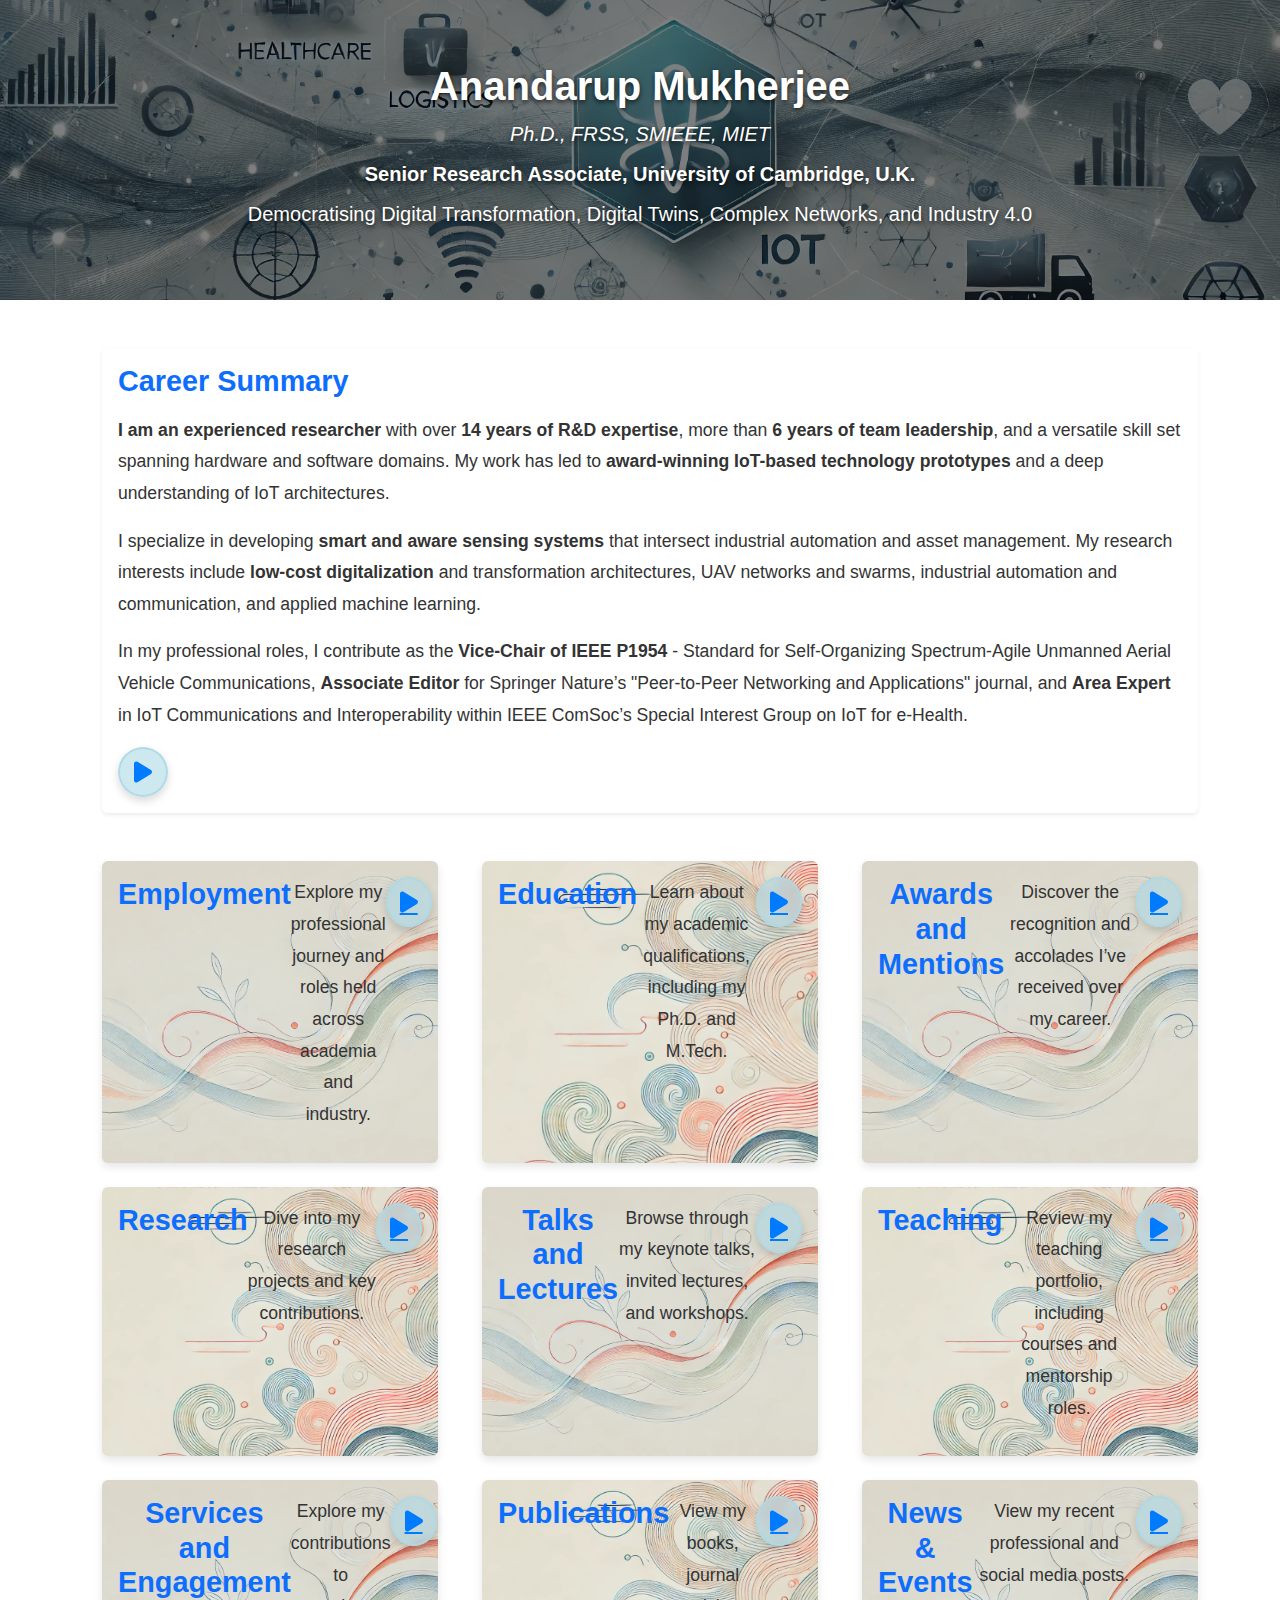
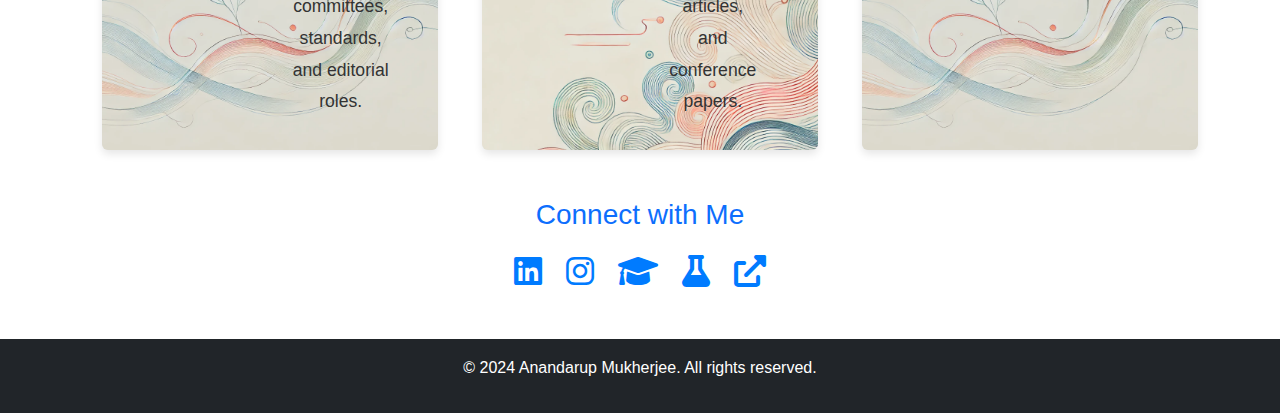
==== commit 6ff79915: "removed video added ai images" ====
--- a/index.html
+++ b/index.html
@@ -20,7 +20,7 @@
 -->
     
 <header class="video-header text-white text-center py-5">
-  <img src="animations/bg.gif" alt="Background Animation" class="background-video" />
+  <img src="images/bg2.webp" alt="Background Image" class="background-video" />
   <div class="overlay"></div>
   <div class="header-content">
     <h1>Anandarup Mukherjee</h1>
@@ -31,16 +31,17 @@
 </header>
 
 
+
 <main class="container my-5">
   <!-- Career Summary Section -->
 <section id="career-summary" class="mb-5">
   <div class="card shadow-sm position-relative">
     <div class="card-body d-flex align-items-start">
       <!-- Video Section -->
-      <video autoplay loop muted playsinline class="video-left me-4">
+      <!-- <video autoplay loop muted playsinline class="video-left me-4">
         <source src="logos/MainScene.webm" type="video/webm">
         Your browser does not support the video tag.
-      </video>
+      </video> -->
 
       <!-- Text Section -->
       <div>
@@ -54,15 +55,14 @@
         <p class="mb-3">
           In my professional roles, I contribute as the <strong>Vice-Chair of IEEE P1954</strong> - Standard for Self-Organizing Spectrum-Agile Unmanned Aerial Vehicle Communications, <strong>Associate Editor</strong> for Springer Nature’s "Peer-to-Peer Networking and Applications" journal, and <strong>Area Expert</strong> in IoT Communications and Interoperability within IEEE ComSoc’s Special Interest Group on IoT for e-Health.
         </p>
-
+      
         <div class="d-flex justify-content-start align-items-center mt-3">
           <button class="btn-read-more me-auto" type="button" data-bs-toggle="collapse" 
                   data-bs-target="#details-career-summary" aria-expanded="false" aria-controls="details-career-summary">
-            <span>More</span>
-            <i class="fa-solid fa-chevron-down"></i>
+            <i class="fas fa-play"></i>
           </button>
         </div>
-
+      
         <div class="collapse mt-3" id="details-career-summary">
           <div class="p-3 border rounded bg-light">
             <ul>
@@ -74,115 +74,114 @@
           </div>
         </div>
       </div>
-    </div>
-  </div>
+
 </section>
 
 
 
-    <!-- Section Cards -->
-    <div class="row row-cols-1 row-cols-md-2 row-cols-lg-3 g-4">
-      <!-- Employment Card -->
-      <div class="col">
-        <div class="card h-100">
-          <div class="card-body text-center">
-            <h5 class="card-title text-primary">Employment</h5>
-            <p class="card-text">Explore my professional journey and roles held across academia and industry.</p>
-            <a href="employment.html" class="btn btn-primary">Read More</a>
-          </div>
-        </div>
-      </div>
-
-      <!-- Education Card -->
-      <div class="col">
-        <div class="card h-100">
-          <div class="card-body text-center">
-            <h5 class="card-title text-primary">Education</h5>
-            <p class="card-text">Learn about my academic qualifications, including my Ph.D. and M.Tech.</p>
-            <a href="education.html" class="btn btn-primary">Read More</a>
-          </div>
-        </div>
-      </div>
-
-      <!-- Awards and Mentions Card -->
-      <div class="col">
-        <div class="card h-100">
-          <div class="card-body text-center">
-            <h5 class="card-title text-primary">Awards and Mentions</h5>
-            <p class="card-text">Discover the recognition and accolades I’ve received over my career.</p>
-            <a href="awards.html" class="btn btn-primary">Read More</a>
-          </div>
-        </div>
-      </div>
-
-      <!-- Research Card -->
-      <div class="col">
-        <div class="card h-100">
-          <div class="card-body text-center">
-            <h5 class="card-title text-primary">Research</h5>
-            <p class="card-text">Dive into my research projects and key contributions.</p>
-            <a href="research.html" class="btn btn-primary">Read More</a>
-          </div>
-        </div>
-      </div>
-
-      <!-- Talks and Lectures Card -->
-      <div class="col">
-        <div class="card h-100">
-          <div class="card-body text-center">
-            <h5 class="card-title text-primary">Talks and Lectures</h5>
-            <p class="card-text">Browse through my keynote talks, invited lectures, and workshops.</p>
-            <a href="talks.html" class="btn btn-primary">Read More</a>
-          </div>
-        </div>
-      </div>
-
-      <!-- Teaching Card -->
-      <div class="col">
-        <div class="card h-100">
-          <div class="card-body text-center">
-            <h5 class="card-title text-primary">Teaching</h5>
-            <p class="card-text">Review my teaching portfolio, including courses and mentorship roles.</p>
-            <a href="teaching.html" class="btn btn-primary">Read More</a>
-          </div>
-        </div>
-      </div>
-
-      <!-- Services and Engagement Card -->
-      <div class="col">
-        <div class="card h-100">
-          <div class="card-body text-center">
-            <h5 class="card-title text-primary">Services and Engagement</h5>
-            <p class="card-text">Explore my contributions to committees, standards, and editorial roles.</p>
-            <a href="services.html" class="btn btn-primary">Read More</a>
-          </div>
-        </div>
-      </div>
-
-      <!-- Publications Card -->
-      <div class="col">
-        <div class="card h-100">
-          <div class="card-body text-center">
-            <h5 class="card-title text-primary">Publications</h5>
-            <p class="card-text">View my books, journal articles, and conference papers.</p>
-            <a href="publications.html" class="btn btn-primary">Read More</a>
-          </div>
-        </div>
-      </div>
-      
-      
-      <!-- Events Card -->
-      <div class="col">
-        <div class="card h-100">
-          <div class="card-body text-center">
-            <h5 class="card-title text-primary">News & Events</h5>
-            <p class="card-text">View my recent professional and social media posts</p>
-            <a href="events.html" class="btn btn-primary">Read More</a>
-          </div>
-        </div>
-      </div>
-      
-      </div>
+<!-- Section Cards -->
+<div class="row row-cols-1 row-cols-md-2 row-cols-lg-3 g-4">
+  <!-- Employment Card -->
+  <div class="col">
+    <div class="card h-100" style="background-image: url('images/btn-bg.png'); background-size: cover; background-position: center;">
+      <div class="card-body text-center">
+        <h5 class="card-title text-primary">Employment</h5>
+        <p class="card-text">Explore my professional journey and roles held across academia and industry.</p>
+        <a href="employment.html" class="btn-read-more"><i class="fas fa-play"></i></a>
+      </div>
+    </div>
+  </div>
+
+  <!-- Education Card -->
+  <div class="col">
+    <div class="card h-100" style="background-image: url('images/btn-bg2.png'); background-size: cover; background-position: center;">
+      <div class="card-body text-center">
+        <h5 class="card-title text-primary">Education</h5>
+        <p class="card-text">Learn about my academic qualifications, including my Ph.D. and M.Tech.</p>
+        <a href="education.html" class="btn-read-more"><i class="fas fa-play"></i></a>
+      </div>
+    </div>
+  </div>
+
+  <!-- Awards and Mentions Card -->
+  <div class="col">
+    <div class="card h-100" style="background-image: url('images/btn-bg.png'); background-size: cover; background-position: center;">
+      <div class="card-body text-center">
+        <h5 class="card-title text-primary">Awards and Mentions</h5>
+        <p class="card-text">Discover the recognition and accolades I’ve received over my career.</p>
+        <a href="awards.html" class="btn-read-more"><i class="fas fa-play"></i></a>
+      </div>
+    </div>
+  </div>
+
+  <!-- Research Card -->
+  <div class="col">
+    <div class="card h-100" style="background-image: url('images/btn-bg2.png'); background-size: cover; background-position: center;">
+      <div class="card-body text-center">
+        <h5 class="card-title text-primary">Research</h5>
+        <p class="card-text">Dive into my research projects and key contributions.</p>
+        <a href="research.html" class="btn-read-more"><i class="fas fa-play"></i></a>
+      </div>
+    </div>
+  </div>
+
+  <!-- Talks and Lectures Card -->
+  <div class="col">
+    <div class="card h-100" style="background-image: url('images/btn-bg.png'); background-size: cover; background-position: center;">
+      <div class="card-body text-center">
+        <h5 class="card-title text-primary">Talks and Lectures</h5>
+        <p class="card-text">Browse through my keynote talks, invited lectures, and workshops.</p>
+        <a href="talks.html" class="btn-read-more"><i class="fas fa-play"></i></a>
+      </div>
+    </div>
+  </div>
+
+  <!-- Teaching Card -->
+  <div class="col">
+    <div class="card h-100" style="background-image: url('images/btn-bg2.png'); background-size: cover; background-position: center;">
+      <div class="card-body text-center">
+        <h5 class="card-title text-primary">Teaching</h5>
+        <p class="card-text">Review my teaching portfolio, including courses and mentorship roles.</p>
+        <a href="teaching.html" class="btn-read-more"><i class="fas fa-play"></i></a>
+      </div>
+    </div>
+  </div>
+
+  <!-- Services and Engagement Card -->
+  <div class="col">
+    <div class="card h-100" style="background-image: url('images/btn-bg.png'); background-size: cover; background-position: center;">
+      <div class="card-body text-center">
+        <h5 class="card-title text-primary">Services and Engagement</h5>
+        <p class="card-text">Explore my contributions to committees, standards, and editorial roles.</p>
+        <a href="services.html" class="btn-read-more"><i class="fas fa-play"></i></a>
+      </div>
+    </div>
+  </div>
+
+  <!-- Publications Card -->
+  <div class="col">
+    <div class="card h-100" style="background-image: url('images/btn-bg2.png'); background-size: cover; background-position: center;">
+      <div class="card-body text-center">
+        <h5 class="card-title text-primary">Publications</h5>
+        <p class="card-text">View my books, journal articles, and conference papers.</p>
+        <a href="publications.html" class="btn-read-more"><i class="fas fa-play"></i></a>
+      </div>
+    </div>
+  </div>
+
+  <!-- Events Card -->
+  <div class="col">
+    <div class="card h-100" style="background-image: url('images/btn-bg.png'); background-size: cover; background-position: center;">
+      <div class="card-body text-center">
+        <h5 class="card-title text-primary">News & Events</h5>
+        <p class="card-text">View my recent professional and social media posts.</p>
+        <a href="events.html" class="btn-read-more"><i class="fas fa-play"></i></a>
+      </div>
+    </div>
+  </div>
+</div>
+
+
     
     
     <section id="social-media-connect" class="text-center my-5">
--- a/styles.css
+++ b/styles.css
@@ -293,3 +293,41 @@
   font-size: 2rem; /* Icon size */
 }
 
+
+/* Stylish Rounded Play Button */
+.btn-read-more {
+  display: inline-flex;
+  align-items: center;
+  justify-content: center;
+  width: 50px;
+  height: 50px;
+  background: rgba(173, 216, 230, 0.6); /* Light pastel blue with transparency */
+  border: 2px solid rgba(173, 216, 230, 0.9);
+  border-radius: 50%; /* Fully rounded button */
+  color: #007bff;
+  font-size: 1.2rem;
+  font-weight: bold;
+  backdrop-filter: blur(5px); /* Glassy effect */
+  box-shadow: 0 4px 8px rgba(0, 0, 0, 0.15);
+  cursor: pointer;
+  transition: background-color 0.3s ease, box-shadow 0.3s ease, transform 0.3s ease;
+}
+
+.btn-read-more:hover {
+  background: rgba(173, 216, 230, 0.9); /* Darker pastel blue on hover */
+  box-shadow: 0 6px 12px rgba(0, 0, 0, 0.2);
+  color: #0056b3;
+  transform: scale(1.1);
+}
+
+.btn-read-more i {
+  font-size: 1.5rem;
+  margin: 0;
+}
+
+/* Optional: Add a subtle hover ripple effect */
+.btn-read-more:active {
+  transform: scale(0.95);
+  box-shadow: 0 2px 4px rgba(0, 0, 0, 0.2);
+}
+
